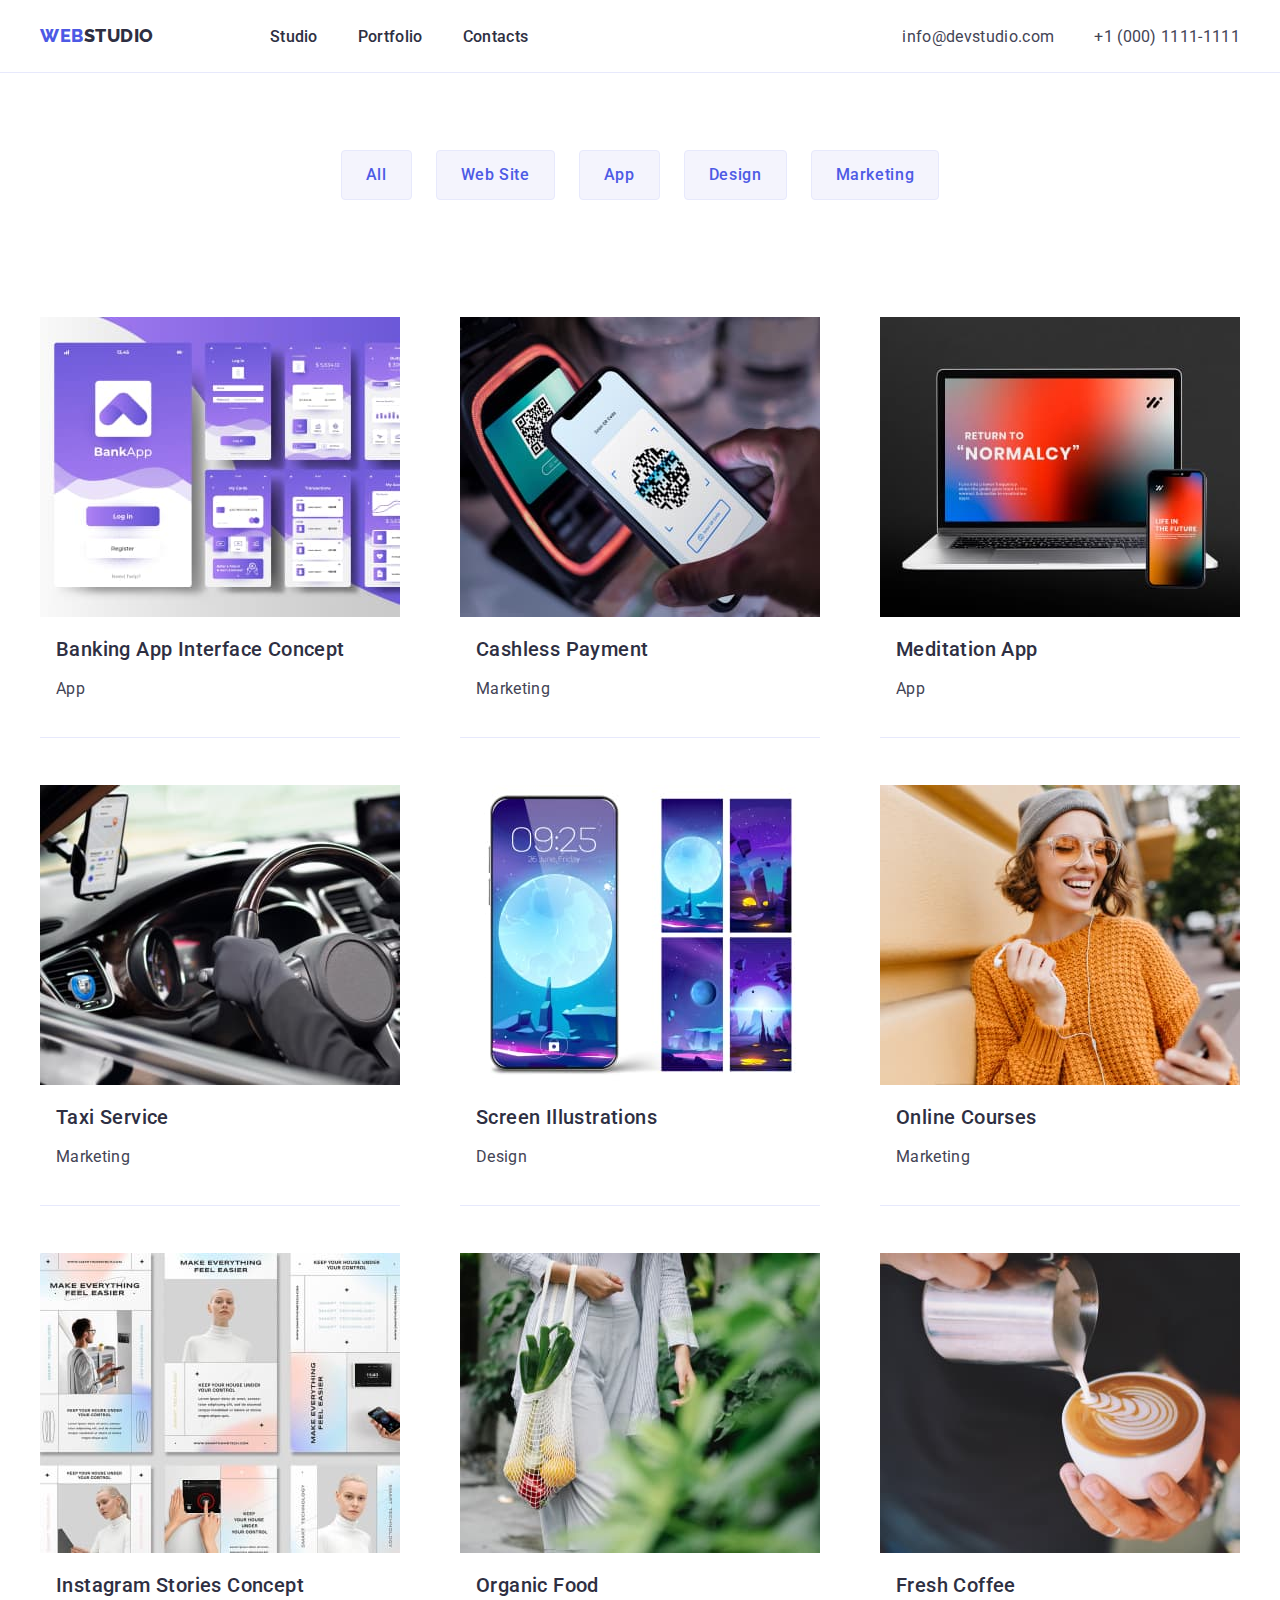
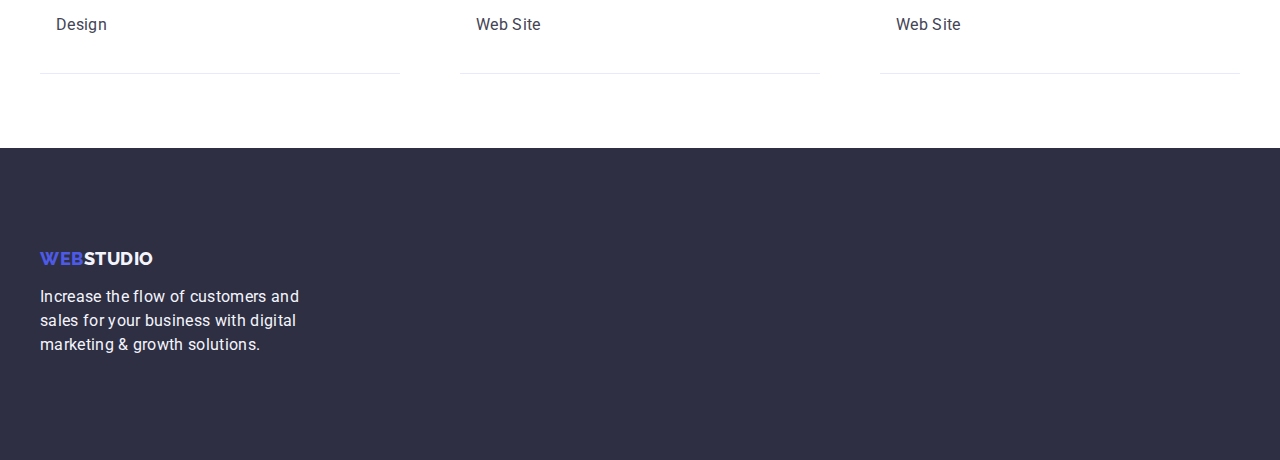
==== portfolio.html @ f63ee976 "initial commit" ====
<!DOCTYPE html>
<html lang="en">
  <head>
    <meta charset="UTF-8" />
    <meta name="viewport" content="width=device-width, initial-scale=1.0" />
    <title>Portfolio</title>
    <link
      rel="stylesheet"
      href="https://cdnjs.cloudflare.com/ajax/libs/modern-normalize/2.0.0/modern-normalize.min.css"
      integrity="sha512-4xo8blKMVCiXpTaLzQSLSw3KFOVPWhm/TRtuPVc4WG6kUgjH6J03IBuG7JZPkcWMxJ5huwaBpOpnwYElP/m6wg=="
      crossorigin="anonymous"
      referrerpolicy="no-referrer"
    />
    <link rel="preconnect" href="https://fonts.googleapis.com" />
    <link rel="preconnect" href="https://fonts.gstatic.com" crossorigin />
    <link
      href="https://fonts.googleapis.com/css2?family=Raleway:ital,wght@0,800;1,800&family=Roboto:wght@400;500;700&display=swap"
      rel="stylesheet"
    />
    <link rel="stylesheet" href="./css/portfolio.css" />
  </head>
  <body>
    <header class="global-header">
      <div class="header-container">
        <a class="logo" href="index.html">
          <span class="web">web</span>
          <span class="studio">studio</span>
        </a>
        <div class="main-nav">
          <nav>
            <ul>
              <li><a href="index.html" class="index">Studio</a></li>
              <li><a href="portfolio.html" class="portfolio">Portfolio</a></li>
              <li><a href="contacts.html" class="contacts">Contacts</a></li>
            </ul>
          </nav>
          <div class="address">
            <ul>
              <li>
                <a href="mailto:info@devstudio.com">info@devstudio.com</a>
              </li>
              <li>
                <a href="tel:+110011112111">+1 (000) 1111-1111</a>
              </li>
            </ul>
          </div>
        </div>
      </div>
    </header>

    <main>
      <section class="filters">
        <div class="navigation-container">
          <nav>
            <ul>
              <li><button type="button" class="button1">All</button></li>
              <li><button type="button" class="button2">Web Site</button></li>
              <li><button type="button" class="button3">App</button></li>
              <li><button type="button" class="button4">Design</button></li>
              <li><button type="button" class="button5">Marketing</button></li>
            </ul>
          </nav>
        </div>
      </section>
      <section class="row-1">
        <div class="first-line-container">
          <ul>
            <li class="card1">
              <img
                src="images/project-card-1.jpg"
                alt="bank-app-with-login-form"
                width="360"
                height="300"
              />
              <h3>Banking App Interface Concept</h3>
              <p>App</p>
            </li>
            <li class="card2">
              <img
                src="images/project-card-2.jpg"
                alt="smartphone-scanning-an-qr-code"
                width="360"
                height="300"
              />
              <h3>Cashless Payment</h3>
              <p>Marketing</p>
            </li>
            <li class="card3">
              <img
                src="images/project-card-3.jpg"
                alt="laptop-screen-and-smartphone-showing-same-interface"
                width="360"
                height="300"
              />
              <h3>Meditation App</h3>
              <p>App</p>
            </li>
          </ul>
        </div>
      </section>

      <section class="row-2">
        <div class="second-line-container">
          <ul>
            <li class="card4">
              <img
                src="images/project-card-4.jpg"
                alt="someone-driving"
                width="360"
                height="300"
              />
              <h3>Taxi Service</h3>
              <p>Marketing</p>
            </li>
            <li class="card5">
              <img
                src="images/project-card-5.jpg"
                alt="smartphone-wallpaper"
                width="360"
                height="300"
              />
              <h3>Screen Illustrations</h3>
              <p>Design</p>
            </li>
            <li class="card6">
              <img
                src="images/project-card-6.jpg"
                alt="young-girl-listening-something-on-headphones"
                width="360"
                height="300"
              />
              <h3>Online Courses</h3>
              <p>Marketing</p>
            </li>
          </ul>
        </div>
      </section>

      <section class="row-3">
        <div class="third-line-container">
          <ul>
            <li class="card7">
              <img
                src="images/project-card-7.jpg"
                alt="different-scenes-on-a-screen"
                width="360"
                height="300"
              />
              <h3>Instagram Stories Concept</h3>
              <p>Design</p>
            </li>
            <li class="card8">
              <img
                src="images/project-card-8.jpg"
                alt="bag-with-groceries"
                width="360"
                height="300"
              />
              <h3>Organic Food</h3>
              <p>Web Site</p>
            </li>
            <li class="card9">
              <img
                src="images/project-card-9.jpg"
                alt="a-cup-of-coffee"
                width="360"
                height="300"
              />
              <h3>Fresh Coffee</h3>
              <p>Web Site</p>
            </li>
          </ul>
        </div>
      </section>
    </main>

    <footer class="page-footer">
      <div class="last-container">
        <a class="logo-footer" href="index.html">
          <span class="web-footer">web</span>
          <span class="studio-footer">studio</span>
        </a>
        <p class="increase">
          Increase the flow of customers and sales for your business with
          digital marketing & growth solutions.
        </p>
      </div>
    </footer>
  </body>
</html>
---- css/portfolio.css ----
:root {
  --primary-color: #ffffff;
  --accent-color-iris: #4d5ae5;
  --accent-color-text: #2e2f42;
  --accent-color-description: #434455;
  --button-color-filters: #404bbf;
  --accent-color-filters: #e7e9fc;
  --accent-color-cloud: #f4f4fd;
  --green-new-color: #31d0aa;
  --grey-new-color: #8e8f99;
  --white-new-color: #fcfcfc;
  --navy-blue-modal: rgba(46, 47, 66, 0.4);
  --grey: rgba(46, 47, 66, 0.7);
  --font-family: "Roboto", sans-serif;
  --second-family: "Raleway", sans-serif;
}

body,
h3,
p,
ul {
  margin: 0;
  padding: 0;
}

p,
h3 {
  font-family: var(--font-family);
}

.header-container {
  width: 1200px;
  height: 72px;
  display: flex;
  justify-content: center;
  align-items: center;
  margin: 0 auto;
}

.filters {
  display: flex;
  flex-direction: column;
}
.navigation-container {
  margin-top: 150px;
  flex-direction: column;
}

.navigation-container ul {
  gap: 1.5em;
  display: flex;
  justify-content: center;
  align-self: center;
  flex-direction: row;
}

.first-line-container {
  width: 1200px;
  height: 420px;
  margin-top: 72px;
}

.second-line-container {
  width: 1200px;
  height: 420px;
  margin-top: 48px;
}

.third-line-container {
  width: 1200px;
  height: 420px;
  margin-top: 48px;
  margin-bottom: 120px;
}

.last-container {
  width: 1200px;
  height: 312px;
  margin: 0 auto;
}

body {
  font-family: var(--font-family);
  background-color: var(--primary-color);
  letter-spacing: 0.02em;
  margin: 0 auto;
  padding: 0;
}

.global-header {
  background-color: var(--primary-color);
  border-bottom: 1px solid #e7e9fc;
  position: fixed;
  top: 0;
  width: 100%;
}

.global-header a {
  text-decoration: none;
}

.logo {
  display: flex;
  align-items: center;
  justify-content: center;
  text-decoration: none;
  text-transform: uppercase;
  font-family: var(--second-family);
  font-size: 18px;
  font-weight: 800;
  line-height: 24px;
  letter-spacing: 0.03em;
  text-align: left;
}

.web {
  color: var(--accent-color-iris);
}

.studio {
  color: var(--accent-color-text);
}

.main-nav {
  display: flex;
  justify-content: space-between;
  width: 100%;
  padding-left: 76px;
}

.main-nav ul {
  list-style: none;
}

.main-nav ul li {
  padding-left: 40px;
}

.main-nav a:hover {
  color: var(--button-color-filters);
}

.index,
.portfolio,
.contacts {
  letter-spacing: 0.02em;
  color: var(--accent-color-text);
  font-weight: 500;
}

.address ul li a {
  color: var(--accent-color-description);
  font-weight: 400;
  letter-spacing: 0.02em;
  /* padding-left: 40px; */
}

.address a:hover {
  color: var(--button-color-filters);
}

.filters li button {
  font-family: var(--font-family);
  font-size: 16px;
  font-weight: 500;
  line-height: 24px;
  letter-spacing: 0.04em;
  text-align: center;
  border-radius: 4px;
  padding: 12px 24px;
  background-color: var(--accent-color-cloud);
  color: var(--accent-color-iris);
  cursor: pointer;
  border: 1px solid var(--accent-color-filters);
}

.filters li button:hover {
  color: var(--primary-color);
  background-color: var(--accent-color-iris);
  box-shadow: 0 2px 2px 0 rgba(0, 0, 0, 0.12), 0 2px 1px 0 rgba(0, 0, 0, 0.08),
    0 3px 1px 0 rgba(0, 0, 0, 0.1);
  border: 1px solid transparent;
}

.filters li button:active {
  background-color: var(--button-color-filters);
}

ul {
  list-style: none;
  display: flex;
  text-decoration: none;
}

.row-1,
.row-2,
.row-3 {
  display: flex;
  justify-content: center;
}

.row-1 ul,
.row-2 ul,
.row-3 ul {
  justify-content: center;
  align-items: center;
  gap: 60px;
}

.row-1 h3,
.row-2 h3,
.row-3 h3 {
  font-size: 20px;
  font-weight: 500;
  line-height: 120%;
  letter-spacing: 0.02em;
  text-align: left;
  color: var(--accent-color-text);
  margin: 16px;
}

.row-1 p,
.row-2 p,
.row-3 p {
  font-size: 16px;
  font-weight: 400;
  line-height: 150%;
  letter-spacing: 0.02em;
  text-align: left;
  color: var(--accent-color-description);
  margin: 16px;
}

.card1,
.card2,
.card3,
.card4,
.card5,
.card6,
.card7,
.card8,
.card9 {
  width: 360px;
  height: 420px;
  border-bottom: 1px solid var(--accent-color-filters);
  text-align: center;
  margin-top: 45px;
}

footer {
  background-color: var(--accent-color-text);
}

footer p {
  color: var(--accent-color-cloud);
  font-size: 16px;
  font-weight: 400;
  line-height: 24px;
  letter-spacing: 0.02em;
  text-align: left;
}

footer a {
  text-decoration: none;
}

.increase {
  box-sizing: content-box;
  width: 264px;
  height: 72px;
  padding-top: 16px;
}

footer .web,
footer .studio {
  text-transform: uppercase;
  width: 115px;
  font-weight: 800;
  letter-spacing: 0.03em;
  text-decoration: none;
}

.web-footer {
  color: var(--accent-color-iris);
  font-weight: 800;
  font-size: 18px;
  line-height: 21px;
}

.studio-footer {
  color: var(--accent-color-cloud);
  font-weight: 800;
  font-size: 18px;
  line-height: 21px;
}

.logo-footer {
  display: flex;
  align-items: center;
  text-decoration: none;
  text-transform: uppercase;
  font-family: var(--second-family);
  font-size: 18px;
  font-weight: 800;
  line-height: 21px;
  letter-spacing: 0.03em;
  text-align: left;
  padding-top: 100px;
}
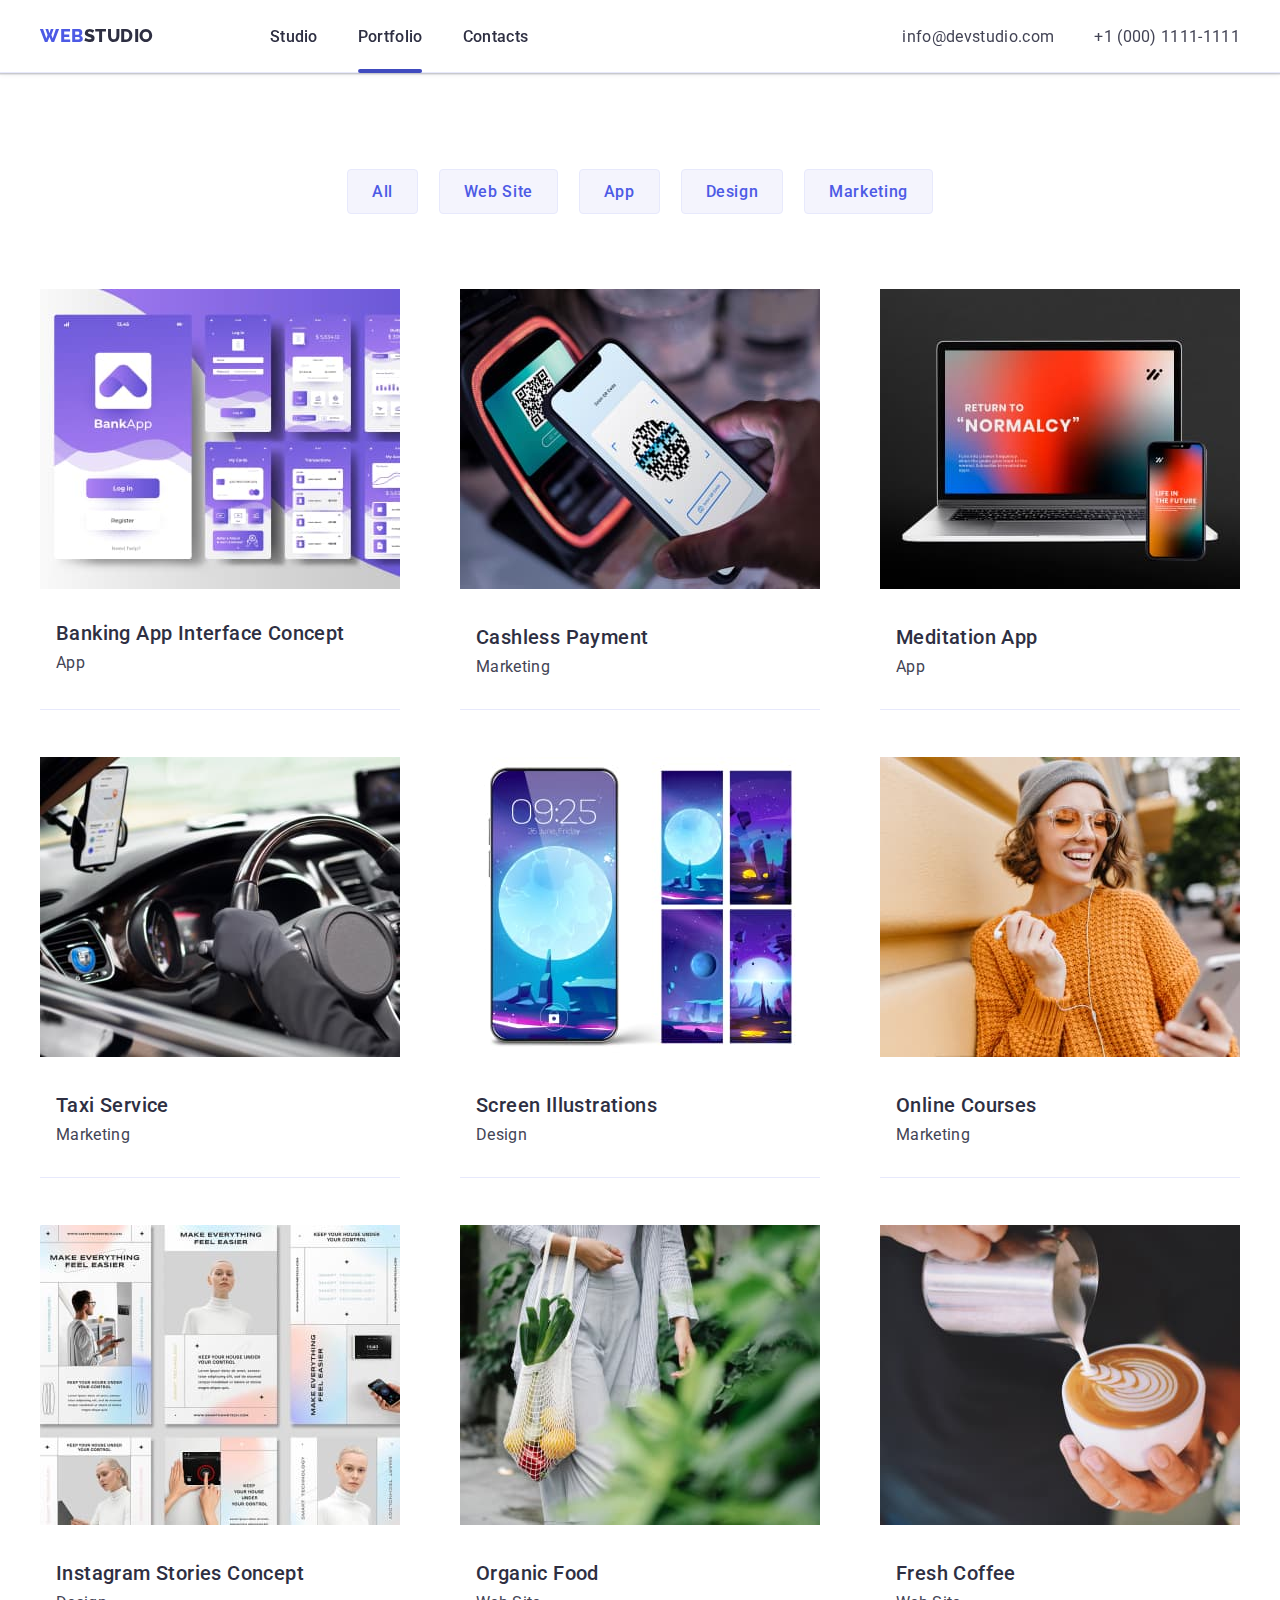
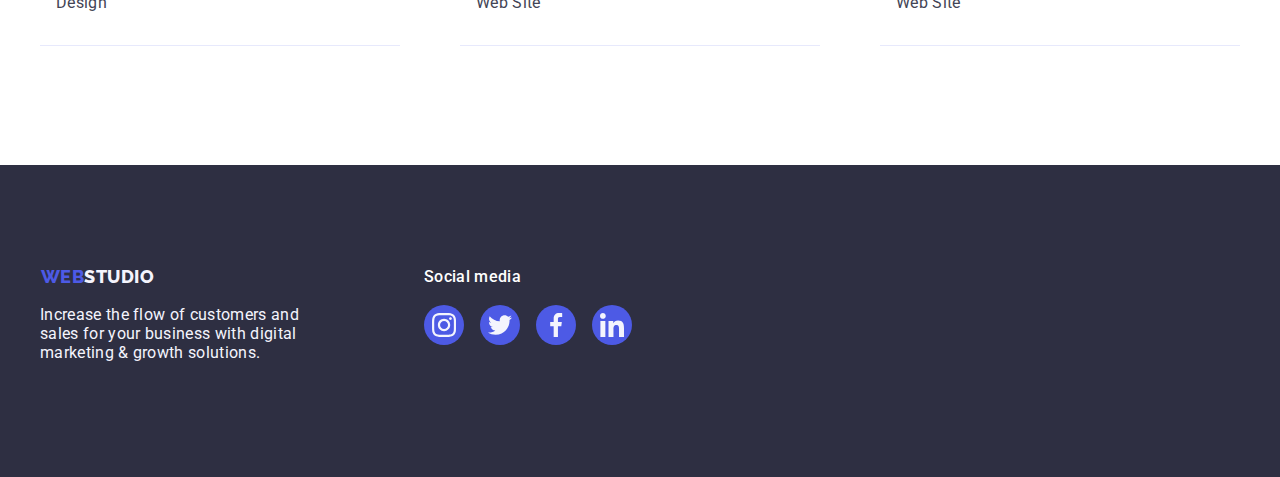
==== commit cfa5778c: "update modal.js, no issues css-html" ====
--- a/portfolio.html
+++ b/portfolio.html
@@ -20,6 +20,7 @@
     <link rel="stylesheet" href="./css/portfolio.css" />
   </head>
   <body>
+    <!--header si navigatie-->
     <header class="global-header">
       <div class="header-container">
         <a class="logo" href="index.html">
@@ -29,11 +30,14 @@
         <div class="main-nav">
           <nav>
             <ul>
-              <li><a href="index.html" class="index">Studio</a></li>
-              <li><a href="portfolio.html" class="portfolio">Portfolio</a></li>
+              <li><a href="index.html" class="index active">Studio</a></li>
+              <li>
+                <a href="portfolio.html" class="portfolio active">Portfolio</a>
+              </li>
               <li><a href="contacts.html" class="contacts">Contacts</a></li>
             </ul>
           </nav>
+          <!--contact numar telefon si mail-->
           <div class="address">
             <ul>
               <li>
@@ -47,7 +51,7 @@
         </div>
       </div>
     </header>
-
+    <!--sectiune butoane navigatie-->
     <main>
       <section class="filters">
         <div class="navigation-container">
@@ -62,16 +66,26 @@
           </nav>
         </div>
       </section>
+      <!--sectiune imagini primul rand-->
       <section class="row-1">
         <div class="first-line-container">
           <ul>
             <li class="card1">
-              <img
-                src="images/project-card-1.jpg"
-                alt="bank-app-with-login-form"
-                width="360"
-                height="300"
-              />
+              <div class="image-container">
+                <img
+                  src="images/project-card-1.jpg"
+                  alt="bank-app-with-login-form"
+                  width="360"
+                  height="300"
+                />
+                <div class="overlay">
+                  <p class="paragraph">
+                    14 Stylish and User-Friendly App Design Concepts · Task
+                    Manager App · Calorie Tracker App · Exotic Fruit Ecommerce
+                    App · Cloud Storage App
+                  </p>
+                </div>
+              </div>
               <h3>Banking App Interface Concept</h3>
               <p>App</p>
             </li>
@@ -98,7 +112,7 @@
           </ul>
         </div>
       </section>
-
+      <!--sectiune imagini al doilea rand-->
       <section class="row-2">
         <div class="second-line-container">
           <ul>
@@ -135,7 +149,7 @@
           </ul>
         </div>
       </section>
-
+      <!--sectiune imagini al treilea rand-->
       <section class="row-3">
         <div class="third-line-container">
           <ul>
@@ -173,17 +187,68 @@
         </div>
       </section>
     </main>
-
+    <!--sectiune footer, logo si linkuri sociale-->
     <footer class="page-footer">
       <div class="last-container">
-        <a class="logo-footer" href="index.html">
-          <span class="web-footer">web</span>
-          <span class="studio-footer">studio</span>
-        </a>
-        <p class="increase">
-          Increase the flow of customers and sales for your business with
-          digital marketing & growth solutions.
-        </p>
+        <div class="footer-extras">
+          <a class="logo-footer" href="index.html">
+            <span class="web-footer">web</span>
+            <span class="studio-footer">studio</span>
+          </a>
+          <p class="increase">
+            Increase the flow of customers and sales for your business with
+            digital marketing & growth solutions.
+          </p>
+        </div>
+        <div class="social-icons">
+          <p class="social-media">Social media</p>
+          <div class="footer-icons">
+            <a
+              href="https://www.instagram.com/"
+              target="_blank"
+              rel="noreferrer noopener"
+              class="social-links"
+              aria-label="instagram-link"
+              ><svg>
+                <use
+                  href="./images/icons.svg/symbol-defs.svg#icon-instagram"
+                ></use></svg
+            ></a>
+            <a
+              href="https://www.twitter.com/"
+              target="_blank"
+              rel="noreferrer noopener"
+              class="social-links"
+              aria-label="facebook-link"
+              ><svg>
+                <use
+                  href="./images/icons.svg/symbol-defs.svg#icon-twitter"
+                ></use></svg
+            ></a>
+            <a
+              href="https://www.facebook.com/"
+              target="_blank"
+              rel="noreferrer noopener"
+              class="social-links"
+              aria-label="instagram-link"
+              ><svg>
+                <use
+                  href="./images/icons.svg/symbol-defs.svg#icon-facebook"
+                ></use></svg
+            ></a>
+            <a
+              href="https://www.linkedin.com/"
+              target="_blank"
+              rel="noreferrer noopener"
+              class="social-links"
+              aria-label="facebook-link"
+              ><svg>
+                <use
+                  href="./images/icons.svg/symbol-defs.svg#icon-linkedin"
+                ></use></svg
+            ></a>
+          </div>
+        </div>
       </div>
     </footer>
   </body>
--- a/css/portfolio.css
+++ b/css/portfolio.css
@@ -28,6 +28,7 @@
   font-family: var(--font-family);
 }
 
+/*--stilizare containere principale--*/
 .header-container {
   width: 1200px;
   height: 72px;
@@ -38,43 +39,43 @@
 }
 
 .filters {
+  margin-top: 72px;
   display: flex;
   flex-direction: column;
-}
-.navigation-container {
-  margin-top: 150px;
+  margin-bottom: 72px;
+  margin-top: 96px;
+}
+
+.navigation-container ul {
+  width: 586px;
+  height: 48px;
+  margin: 0 auto;
   flex-direction: column;
-}
-
-.navigation-container ul {
-  gap: 1.5em;
   display: flex;
   justify-content: center;
   align-self: center;
+  justify-content: space-between;
   flex-direction: row;
 }
 
 .first-line-container {
   width: 1200px;
   height: 420px;
-  margin-top: 72px;
 }
 
 .second-line-container {
   width: 1200px;
   height: 420px;
-  margin-top: 48px;
 }
 
 .third-line-container {
   width: 1200px;
   height: 420px;
-  margin-top: 48px;
-  margin-bottom: 120px;
 }
 
 .last-container {
   width: 1200px;
+  display: flex;
   height: 312px;
   margin: 0 auto;
 }
@@ -86,13 +87,20 @@
   margin: 0 auto;
   padding: 0;
 }
-
+/*---------------------------------------------------------*/
+
+/*--stilizare global header si logo webstudio--*/
 .global-header {
+  width: 1200px;
+  height: 72px;
   background-color: var(--primary-color);
   border-bottom: 1px solid #e7e9fc;
-  position: fixed;
+  position: sticky;
+  z-index: 10;
   top: 0;
   width: 100%;
+  box-shadow: 0 2px 1px 0 rgba(46, 47, 66, 0.08),
+    0 1px 1px 0 rgba(46, 47, 66, 0.16), 0 1px 6px 0 rgba(46, 47, 66, 0.08);
 }
 
 .global-header a {
@@ -146,24 +154,56 @@
   letter-spacing: 0.02em;
   color: var(--accent-color-text);
   font-weight: 500;
+  position: relative;
+}
+
+.portfolio.active::after,
+.portfolio.current::after {
+  content: "";
+  position: absolute;
+  width: calc(100% - 1px);
+  height: 4px;
+  background-color: var(--button-color-filters);
+  bottom: -27px;
+  left: 50%;
+  transform: translateX(-50%);
+  border-radius: 3px;
+}
+
+.index:hover::after,
+.portfolio:hover::after,
+.contacts:hover::after,
+.index:focus::after,
+.portfolio:focus:after,
+.contacts:focus::after {
+  content: "";
+  position: absolute;
+  width: calc(100% - 1px);
+  height: 4px;
+  background-color: var(--button-color-filters);
+  bottom: -27px;
+  left: 50%;
+  transform: translateX(-50%);
+  border-radius: 3px;
 }
 
 .address ul li a {
   color: var(--accent-color-description);
   font-weight: 400;
   letter-spacing: 0.02em;
-  /* padding-left: 40px; */
-}
-
-.address a:hover {
+}
+
+.address a:hover,
+.address a:focus {
   color: var(--button-color-filters);
 }
-
+/*---------------------------------------------------------*/
+
+/*--stilizare butoane navigatie--*/
 .filters li button {
   font-family: var(--font-family);
   font-size: 16px;
   font-weight: 500;
-  line-height: 24px;
   letter-spacing: 0.04em;
   text-align: center;
   border-radius: 4px;
@@ -191,20 +231,61 @@
   display: flex;
   text-decoration: none;
 }
+/*---------------------------------------------------------*/
+
+/*--stilizare sectiuni imagini rand 1, 2 si 3 --*/
+.image-container {
+  position: relative;
+  overflow: hidden;
+  margin: 0 auto;
+  width: 360px;
+  height: 300px;
+}
+
+.overlay {
+  position: absolute;
+  top: 0;
+  left: 0;
+  width: 100%;
+  height: 100%;
+  background-color: var(--accent-color-iris);
+  transform: translatey(100%);
+  transition: transform 250ms cubic-bezier(0.4, 0, 0.2, 1);
+}
+
+.card1:hover .overlay,
+.card2:hover .overlay,
+.card3:hover .overlay,
+.card4:hover .overlay,
+.card5:hover .overlay,
+.card6:hover .overlay,
+.card7:hover .overlay,
+.card8:hover .overlay,
+.card9:hover .overlay {
+  transform: translatey(0);
+}
+
+.overlay .paragraph {
+  color: var(--accent-color-cloud);
+  margin: 40px 32px 164px 32px;
+  font-weight: 400;
+  font-size: 16px;
+  line-height: 24px;
+}
 
 .row-1,
 .row-2,
 .row-3 {
   display: flex;
   justify-content: center;
+  margin-bottom: 48px;
 }
 
 .row-1 ul,
 .row-2 ul,
 .row-3 ul {
-  justify-content: center;
+  justify-content: space-between;
   align-items: center;
-  gap: 60px;
 }
 
 .row-1 h3,
@@ -212,11 +293,12 @@
 .row-3 h3 {
   font-size: 20px;
   font-weight: 500;
-  line-height: 120%;
   letter-spacing: 0.02em;
   text-align: left;
   color: var(--accent-color-text);
-  margin: 16px;
+  margin-left: 16px;
+  margin-top: 32px;
+  margin-bottom: 8px;
 }
 
 .row-1 p,
@@ -224,11 +306,10 @@
 .row-3 p {
   font-size: 16px;
   font-weight: 400;
-  line-height: 150%;
   letter-spacing: 0.02em;
   text-align: left;
   color: var(--accent-color-description);
-  margin: 16px;
+  margin-left: 16px;
 }
 
 .card1,
@@ -244,20 +325,26 @@
   height: 420px;
   border-bottom: 1px solid var(--accent-color-filters);
   text-align: center;
-  margin-top: 45px;
-}
-
+}
+
+.card1:hover,
+.card2:hover,
+.card3:hover,
+.card4:hover,
+.card5:hover,
+.card6:hover,
+.card7:hover,
+.card8:hover,
+.card9:hover {
+  box-shadow: 0 2px 1px 0 rgba(46, 47, 66, 0.08),
+    0 1px 1px 0 rgba(46, 47, 66, 0.16), 0 1px 6px 0 rgba(46, 47, 66, 0.08);
+}
+/*---------------------------------------------------------*/
+
+/*--stilizare sectiune footer, logo si linkuri sociale--*/
 footer {
   background-color: var(--accent-color-text);
-}
-
-footer p {
-  color: var(--accent-color-cloud);
-  font-size: 16px;
-  font-weight: 400;
-  line-height: 24px;
-  letter-spacing: 0.02em;
-  text-align: left;
+  margin-top: 120px;
 }
 
 footer a {
@@ -265,45 +352,93 @@
 }
 
 .increase {
+  color: #f4f4fd;
   box-sizing: content-box;
   width: 264px;
   height: 72px;
   padding-top: 16px;
 }
 
-footer .web,
-footer .studio {
-  text-transform: uppercase;
-  width: 115px;
-  font-weight: 800;
-  letter-spacing: 0.03em;
-  text-decoration: none;
-}
-
 .web-footer {
   color: var(--accent-color-iris);
-  font-weight: 800;
-  font-size: 18px;
-  line-height: 21px;
 }
 
 .studio-footer {
   color: var(--accent-color-cloud);
-  font-weight: 800;
-  font-size: 18px;
-  line-height: 21px;
 }
 
 .logo-footer {
+  box-sizing: content-box;
+  width: 115px;
+  height: 24px;
   display: flex;
   align-items: center;
+  justify-content: center;
   text-decoration: none;
   text-transform: uppercase;
   font-family: var(--second-family);
   font-size: 18px;
   font-weight: 800;
-  line-height: 21px;
+  line-height: 24px;
   letter-spacing: 0.03em;
   text-align: left;
+}
+
+.footer-extras {
+  box-sizing: border-box;
+  width: 264px;
+  height: 112px;
   padding-top: 100px;
 }
+
+.social-icons {
+  box-sizing: border-box;
+  width: 208px;
+  height: 80;
+  color: var(--accent-color-cloud);
+  margin-top: 100px;
+  margin-bottom: 132px;
+  margin-left: 120px;
+}
+
+.social-icons ul {
+  display: flex;
+}
+
+.social-media {
+  font-family: var(--font-family);
+  font-weight: 500;
+  font-size: 16px;
+  line-height: 150%;
+  letter-spacing: 0.02em;
+  color: var(--primary-color);
+}
+
+.footer-icons {
+  display: flex;
+  gap: 16px;
+  margin-top: 16px;
+}
+
+.footer-icons .social-links svg {
+  width: 24px;
+  height: 24px;
+  fill: var(--accent-color-cloud);
+}
+
+.footer-icons .social-links {
+  width: 40px;
+  height: 40px;
+  background-color: var(--accent-color-iris);
+  border-radius: 50%;
+  display: flex;
+  justify-content: center;
+  align-items: center;
+  color: var(--icons-color);
+}
+
+.footer-icons .social-links:hover,
+.footer-icons .social-links:focus {
+  background-color: var(--green-new-color);
+}
+/*--------------------------end-------------------------------*/
